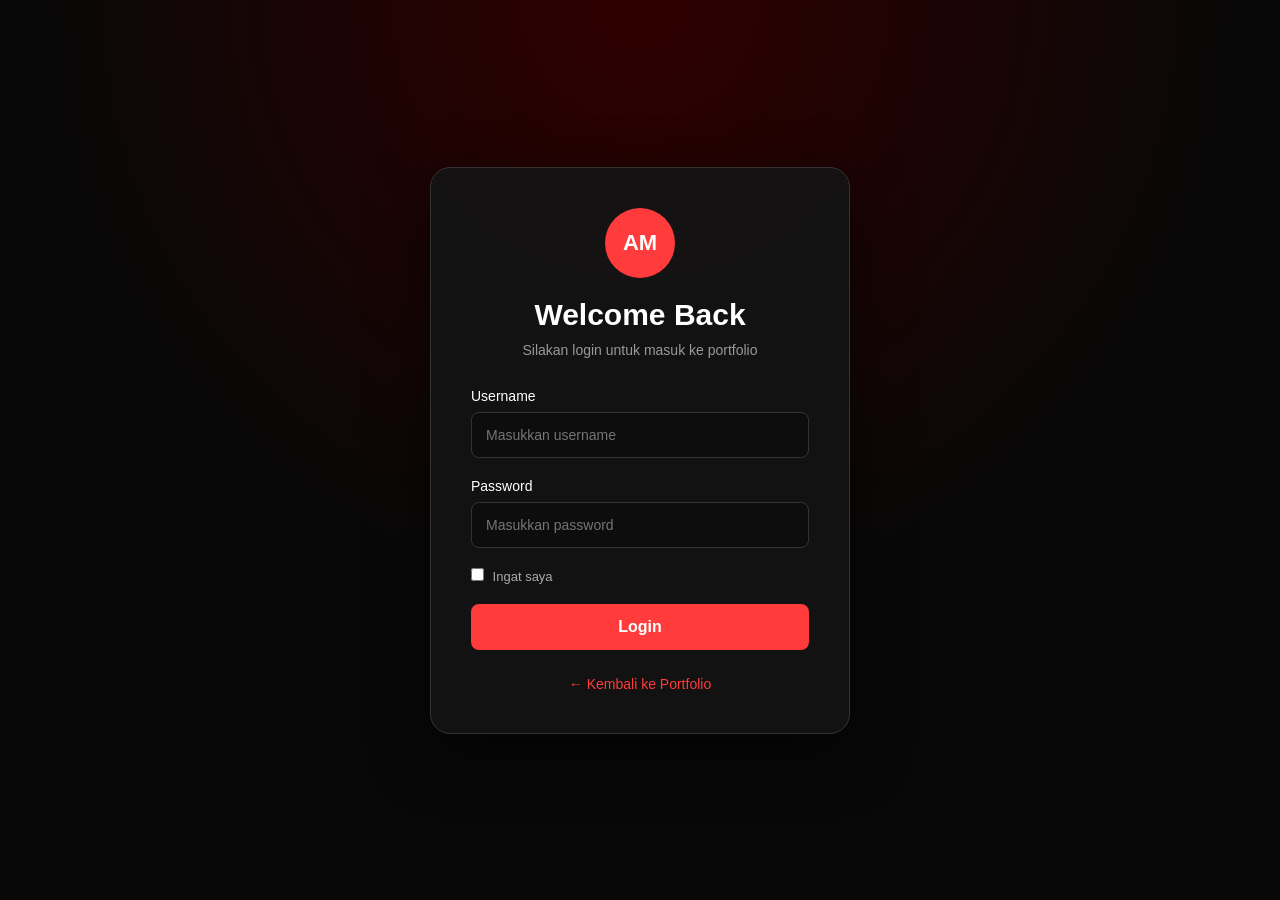
==== login.html @ 404a604d "Add files via upload" ====
<!DOCTYPE html>
<html lang="id">

<head>
    <meta charset="UTF-8">
    <meta name="viewport" content="width=device-width, initial-scale=1.0">

    <title>Login | Ahmad Mansyur</title>

    <link rel="stylesheet" href="login.css">
</head>

<body>

    <div class="login-container">

        <div class="login-box">

            <div class="logo">
                AM
            </div>

            <h1>Welcome Back</h1>

            <p class="subtitle">
                Silakan login untuk masuk ke portfolio
            </p>


            <form id="loginForm">

                <div class="input-group">

                    <label>Username</label>

                    <input
                        type="text"
                        id="username"
                        placeholder="Masukkan username"
                        required
                    >

                </div>


                <div class="input-group">

                    <label>Password</label>

                    <input
                        type="password"
                        id="password"
                        placeholder="Masukkan password"
                        required
                    >

                </div>


                <div class="remember">

                    <label>
                        <input type="checkbox" id="remember">
                        Ingat saya
                    </label>

                </div>


                <button type="submit">
                    Login
                </button>


                <p id="message"></p>

            </form>


            <div class="back">

                <a href="index.html">
                    ← Kembali ke Portfolio
                </a>

            </div>

        </div>

    </div>


    <script src="login.js"></script>

</body>

</html>
---- login.css ----
* {
    margin: 0;
    padding: 0;
    box-sizing: border-box;
}

body {
    font-family: Arial, sans-serif;

    min-height: 100vh;

    display: flex;
    justify-content: center;
    align-items: center;

    background:
        radial-gradient(circle at top, #300000, #080808 55%);
}


/* CONTAINER */

.login-container {
    width: 100%;
    padding: 20px;
}


/* LOGIN BOX */

.login-box {
    max-width: 420px;
    margin: auto;

    padding: 40px;

    background: rgba(20, 20, 20, 0.95);

    border: 1px solid #333;

    border-radius: 20px;

    box-shadow:
        0 20px 60px rgba(0, 0, 0, 0.6);

    color: white;
}


/* LOGO */

.logo {
    width: 70px;
    height: 70px;

    margin: 0 auto 20px;

    display: flex;
    align-items: center;
    justify-content: center;

    border-radius: 50%;

    background: #ff3b3b;

    font-size: 22px;
    font-weight: bold;
}


/* TITLE */

h1 {
    text-align: center;
    font-size: 30px;
}

.subtitle {
    text-align: center;

    margin-top: 10px;
    margin-bottom: 30px;

    color: #999;
    font-size: 14px;
}


/* INPUT */

.input-group {
    margin-bottom: 20px;
}

.input-group label {
    display: block;

    margin-bottom: 8px;

    font-size: 14px;
}

.input-group input {
    width: 100%;

    padding: 14px;

    border-radius: 8px;

    border: 1px solid #333;

    outline: none;

    background: #0d0d0d;

    color: white;

    font-size: 14px;
}

.input-group input:focus {
    border-color: #ff3b3b;
}


/* REMEMBER */

.remember {
    margin-bottom: 20px;

    color: #aaa;

    font-size: 13px;
}

.remember input {
    margin-right: 5px;
}


/* BUTTON */

button {
    width: 100%;

    padding: 14px;

    border: none;

    border-radius: 8px;

    background: #ff3b3b;

    color: white;

    font-size: 16px;
    font-weight: bold;

    cursor: pointer;

    transition: 0.3s;
}

button:hover {
    background: #d92828;

    transform: translateY(-2px);
}


/* MESSAGE */

#message {
    text-align: center;

    margin-top: 15px;

    font-size: 14px;
}


/* BACK */

.back {
    text-align: center;

    margin-top: 25px;
}

.back a {
    color: #ff3b3b;

    text-decoration: none;

    font-size: 14px;
}

.back a:hover {
    text-decoration: underline;
}


/* MOBILE */

@media (max-width: 500px) {

    .login-box {
        padding: 30px 20px;
    }

    h1 {
        font-size: 26px;
    }

}
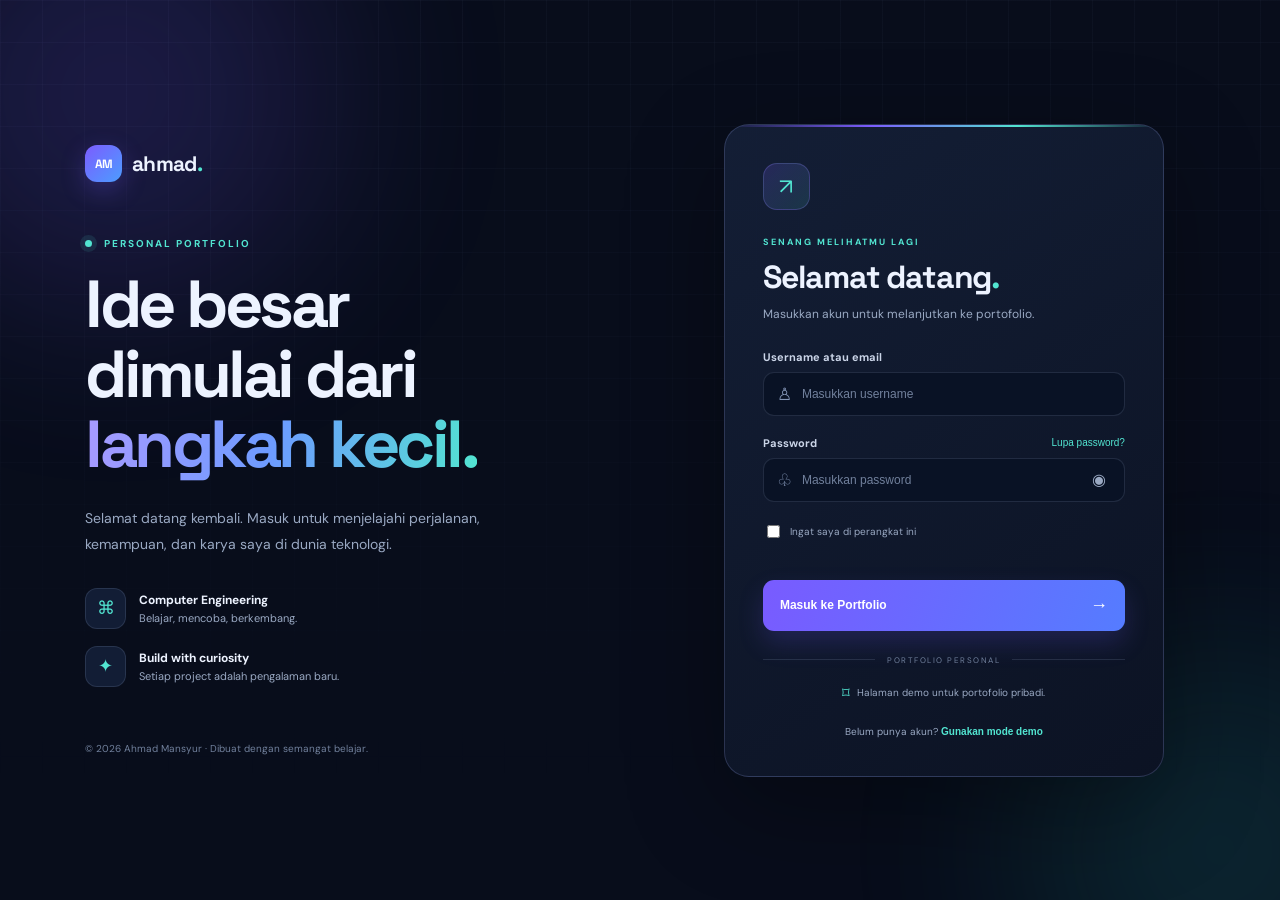
==== commit 6c2ddffa: "Add files via upload" ====
--- a/login.html
+++ b/login.html
@@ -1,97 +1,74 @@
 <!DOCTYPE html>
 <html lang="id">
+<head>
+  <meta charset="UTF-8">
+  <meta name="viewport" content="width=device-width, initial-scale=1.0">
+  <meta name="theme-color" content="#080d1b">
+  <title>Login | Ahmad Mansyur</title>
+  <link rel="preconnect" href="https://fonts.googleapis.com">
+  <link rel="preconnect" href="https://fonts.gstatic.com" crossorigin>
+  <link href="https://fonts.googleapis.com/css2?family=DM+Sans:wght@400;500;600;700&family=Space+Grotesk:wght@400;500;600;700&display=swap" rel="stylesheet">
+  <link rel="stylesheet" href="login.css">
+</head>
+<body>
+  <div class="background-grid"></div>
+  <div class="glow glow-left"></div>
+  <div class="glow glow-right"></div>
+  <main class="login-layout">
+    <section class="welcome-panel">
+      <a class="brand" href="login.html"><span class="brand-mark">AM</span><span>ahmad<span class="dot">.</span></span></a>
+      <div class="welcome-copy">
+        <p class="eyebrow"><span class="live-dot"></span> PERSONAL PORTFOLIO</p>
+        <h1>Ide besar<br>dimulai dari<br><span>langkah kecil.</span></h1>
+        <p class="welcome-description">Selamat datang kembali. Masuk untuk menjelajahi perjalanan, kemampuan, dan karya saya di dunia teknologi.</p>
+        <div class="welcome-points">
+          <div><span class="point-icon">⌘</span><span><b>Computer Engineering</b><small>Belajar, mencoba, berkembang.</small></span></div>
+          <div><span class="point-icon">✦</span><span><b>Build with curiosity</b><small>Setiap project adalah pengalaman baru.</small></span></div>
+        </div>
+      </div>
+      <p class="welcome-footer">© <span id="year"></span> Ahmad Mansyur · Dibuat dengan semangat belajar.</p>
+    </section>
 
-<head>
-    <meta charset="UTF-8">
-    <meta name="viewport" content="width=device-width, initial-scale=1.0">
-
-    <title>Login | Ahmad Mansyur</title>
-
-    <link rel="stylesheet" href="login.css">
-</head>
-
-<body>
-
-    <div class="login-container">
-
-        <div class="login-box">
-
-            <div class="logo">
-                AM
-            </div>
-
-            <h1>Welcome Back</h1>
-
-            <p class="subtitle">
-                Silakan login untuk masuk ke portfolio
-            </p>
-
-
-            <form id="loginForm">
-
-                <div class="input-group">
-
-                    <label>Username</label>
-
-                    <input
-                        type="text"
-                        id="username"
-                        placeholder="Masukkan username"
-                        required
-                    >
-
-                </div>
-
-
-                <div class="input-group">
-
-                    <label>Password</label>
-
-                    <input
-                        type="password"
-                        id="password"
-                        placeholder="Masukkan password"
-                        required
-                    >
-
-                </div>
-
-
-                <div class="remember">
-
-                    <label>
-                        <input type="checkbox" id="remember">
-                        Ingat saya
-                    </label>
-
-                </div>
-
-
-                <button type="submit">
-                    Login
-                </button>
-
-
-                <p id="message"></p>
-
-            </form>
-
-
-            <div class="back">
-
-                <a href="index.html">
-                    ← Kembali ke Portfolio
-                </a>
-
-            </div>
-
+    <section class="form-panel">
+      <div class="login-card">
+        <div class="mobile-brand"><span class="brand-mark">AM</span><span>ahmad<span class="dot">.</span></span></div>
+        <div class="form-heading">
+          <div class="form-icon">↗</div>
+          <p class="eyebrow">SENANG MELIHATMU LAGI</p>
+          <h2>Selamat datang<span>.</span></h2>
+          <p>Masukkan akun untuk melanjutkan ke portofolio.</p>
         </div>
 
-    </div>
+        <form id="loginForm" novalidate>
+          <label for="username">Username atau email</label>
+          <div class="input-wrap">
+            <span class="input-icon">♙</span>
+            <input id="username" name="username" type="text" placeholder="Masukkan username" autocomplete="username" required>
+          </div>
 
+          <div class="password-label">
+            <label for="password">Password</label>
+            <button class="forgot-link" type="button" id="forgotBtn">Lupa password?</button>
+          </div>
+          <div class="input-wrap">
+            <span class="input-icon">♧</span>
+            <input id="password" name="password" type="password" placeholder="Masukkan password" autocomplete="current-password" required>
+            <button class="show-password" type="button" id="togglePassword" aria-label="Tampilkan password">◉</button>
+          </div>
+          <div class="form-options">
+            <label class="remember"><input type="checkbox" id="remember"> <span>Ingat saya di perangkat ini</span></label>
+          </div>
 
-    <script src="login.js"></script>
+          <p class="message" id="message" role="status" aria-live="polite"></p>
+          <button class="submit-btn" type="submit"><span>Masuk ke Portfolio</span><b>→</b></button>
+        </form>
 
+        <div class="divider"><span>PORTFOLIO PERSONAL</span></div>
+        <p class="security-note"><span>⌑</span> Halaman demo untuk portofolio pribadi.</p>
+        <p class="demo-note">Belum punya akun? <button type="button" id="demoBtn">Gunakan mode demo</button></p>
+      </div>
+    </section>
+  </main>
+  <script src="login.js"></script>
 </body>
-
-</html>+</html>
--- a/login.css
+++ b/login.css
@@ -1,215 +1,4 @@
-* {
-    margin: 0;
-    padding: 0;
-    box-sizing: border-box;
-}
-
-body {
-    font-family: Arial, sans-serif;
-
-    min-height: 100vh;
-
-    display: flex;
-    justify-content: center;
-    align-items: center;
-
-    background:
-        radial-gradient(circle at top, #300000, #080808 55%);
-}
-
-
-/* CONTAINER */
-
-.login-container {
-    width: 100%;
-    padding: 20px;
-}
-
-
-/* LOGIN BOX */
-
-.login-box {
-    max-width: 420px;
-    margin: auto;
-
-    padding: 40px;
-
-    background: rgba(20, 20, 20, 0.95);
-
-    border: 1px solid #333;
-
-    border-radius: 20px;
-
-    box-shadow:
-        0 20px 60px rgba(0, 0, 0, 0.6);
-
-    color: white;
-}
-
-
-/* LOGO */
-
-.logo {
-    width: 70px;
-    height: 70px;
-
-    margin: 0 auto 20px;
-
-    display: flex;
-    align-items: center;
-    justify-content: center;
-
-    border-radius: 50%;
-
-    background: #ff3b3b;
-
-    font-size: 22px;
-    font-weight: bold;
-}
-
-
-/* TITLE */
-
-h1 {
-    text-align: center;
-    font-size: 30px;
-}
-
-.subtitle {
-    text-align: center;
-
-    margin-top: 10px;
-    margin-bottom: 30px;
-
-    color: #999;
-    font-size: 14px;
-}
-
-
-/* INPUT */
-
-.input-group {
-    margin-bottom: 20px;
-}
-
-.input-group label {
-    display: block;
-
-    margin-bottom: 8px;
-
-    font-size: 14px;
-}
-
-.input-group input {
-    width: 100%;
-
-    padding: 14px;
-
-    border-radius: 8px;
-
-    border: 1px solid #333;
-
-    outline: none;
-
-    background: #0d0d0d;
-
-    color: white;
-
-    font-size: 14px;
-}
-
-.input-group input:focus {
-    border-color: #ff3b3b;
-}
-
-
-/* REMEMBER */
-
-.remember {
-    margin-bottom: 20px;
-
-    color: #aaa;
-
-    font-size: 13px;
-}
-
-.remember input {
-    margin-right: 5px;
-}
-
-
-/* BUTTON */
-
-button {
-    width: 100%;
-
-    padding: 14px;
-
-    border: none;
-
-    border-radius: 8px;
-
-    background: #ff3b3b;
-
-    color: white;
-
-    font-size: 16px;
-    font-weight: bold;
-
-    cursor: pointer;
-
-    transition: 0.3s;
-}
-
-button:hover {
-    background: #d92828;
-
-    transform: translateY(-2px);
-}
-
-
-/* MESSAGE */
-
-#message {
-    text-align: center;
-
-    margin-top: 15px;
-
-    font-size: 14px;
-}
-
-
-/* BACK */
-
-.back {
-    text-align: center;
-
-    margin-top: 25px;
-}
-
-.back a {
-    color: #ff3b3b;
-
-    text-decoration: none;
-
-    font-size: 14px;
-}
-
-.back a:hover {
-    text-decoration: underline;
-}
-
-
-/* MOBILE */
-
-@media (max-width: 500px) {
-
-    .login-box {
-        padding: 30px 20px;
-    }
-
-    h1 {
-        font-size: 26px;
-    }
-
-}+*{box-sizing:border-box} :root{--bg:#080d1b;--panel:#101a30;--text:#edf3ff;--muted:#9aa9c3;--line:rgba(174,195,232,.14);--purple:#7c5cff;--cyan:#52e5d1;font-family:'DM Sans',sans-serif}html,body{margin:0;min-height:100%;background:var(--bg);color:var(--text)}body{min-height:100vh;overflow-x:hidden;position:relative}.background-grid{position:fixed;inset:0;pointer-events:none;background-image:linear-gradient(rgba(138,155,205,.045) 1px,transparent 1px),linear-gradient(90deg,rgba(138,155,205,.045) 1px,transparent 1px);background-size:42px 42px;mask-image:linear-gradient(to bottom,black,transparent 90%)}.glow{position:fixed;border-radius:50%;filter:blur(100px);opacity:.18;pointer-events:none}.glow-left{width:430px;height:430px;background:#775bff;top:-120px;left:-100px}.glow-right{width:400px;height:400px;background:#27d6c6;right:-140px;bottom:-150px;opacity:.12}.login-layout{position:relative;z-index:1;min-height:100vh;width:min(1200px,100%);margin:auto;padding:35px 45px;display:grid;grid-template-columns:1fr .9fr;gap:50px;align-items:center}.welcome-panel{min-height:640px;display:flex;flex-direction:column;justify-content:space-between;padding:15px 0}.brand{display:inline-flex;align-items:center;gap:10px;width:max-content;font-family:'Space Grotesk',sans-serif;font-size:21px;font-weight:700;letter-spacing:-.7px;text-decoration:none;color:var(--text)}.brand-mark{width:37px;height:37px;display:grid;place-items:center;border-radius:12px;background:linear-gradient(135deg,var(--purple),#4c9dff);color:#fff;font-size:12px;box-shadow:0 8px 25px #765cff45}.dot{color:var(--cyan)}.welcome-copy{max-width:500px;padding:55px 0}.eyebrow{font-size:10px;letter-spacing:2px;font-weight:700;color:var(--cyan);margin:0 0 20px}.live-dot{display:inline-block;width:7px;height:7px;border-radius:50%;background:var(--cyan);margin-right:8px;box-shadow:0 0 0 5px #52e5d11c}.welcome-copy h1{font-family:'Space Grotesk',sans-serif;font-size:clamp(46px,5.2vw,68px);letter-spacing:-3.5px;line-height:1.05;margin:0;font-weight:700}.welcome-copy h1 span{background:linear-gradient(100deg,#a99aff,#6d9bff 48%,var(--cyan));background-clip:text;-webkit-background-clip:text;color:transparent}.welcome-description{max-width:440px;color:var(--muted);font-size:14px;line-height:1.9;margin:25px 0 30px}.welcome-points{display:grid;gap:17px}.welcome-points>div{display:flex;align-items:center;gap:13px}.point-icon{width:41px;height:41px;display:grid;place-items:center;background:#121d35;border:1px solid var(--line);border-radius:12px;color:var(--cyan);font-size:18px}.welcome-points b,.welcome-points small{display:block}.welcome-points b{font-size:12px}.welcome-points small{font-size:11px;color:var(--muted);margin-top:3px}.welcome-footer{color:#71809c;font-size:10px;margin:0}.form-panel{display:grid;place-items:center}.login-card{width:100%;max-width:440px;padding:38px;background:linear-gradient(145deg,rgba(20,31,55,.97),rgba(12,19,36,.98));border:1px solid rgba(165,179,255,.2);border-radius:25px;box-shadow:0 30px 100px #0005;position:relative;overflow:hidden}.login-card:before{content:"";position:absolute;left:0;right:0;top:0;height:2px;background:linear-gradient(90deg,transparent,var(--purple),var(--cyan),transparent)}.mobile-brand{display:none}.form-icon{width:47px;height:47px;display:grid;place-items:center;border-radius:14px;background:linear-gradient(135deg,#7c5cff30,#52e5d120);border:1px solid #8e85ff40;color:var(--cyan);font-size:22px;margin-bottom:26px}.form-heading .eyebrow{margin-bottom:9px;font-size:9px}.form-heading h2{font-family:'Space Grotesk',sans-serif;font-size:32px;letter-spacing:-1.2px;margin:0}.form-heading h2 span{color:var(--cyan)}.form-heading>p:last-child{font-size:12px;color:var(--muted);margin:9px 0 28px}.login-card form>label,.password-label label{display:block;font-size:11px;font-weight:700;color:#cbd5e8;margin-bottom:8px}.input-wrap{display:flex;align-items:center;gap:10px;background:#091225;border:1px solid var(--line);border-radius:11px;padding:0 13px;margin-bottom:20px;transition:border-color .2s,box-shadow .2s}.input-wrap:focus-within{border-color:#8879ff;box-shadow:0 0 0 3px #8879ff1c}.input-icon{color:#8496b7;font-size:17px}.input-wrap input{width:100%;min-width:0;border:0;outline:0;background:transparent;color:var(--text);padding:14px 0;font-size:12px}.input-wrap input::placeholder{color:#71809c}.password-label{display:flex;align-items:center;justify-content:space-between}.forgot-link{border:0;background:transparent;color:var(--cyan);font-size:10px;cursor:pointer;padding:0 0 8px}.show-password{border:0;background:transparent;color:#9aa9c3;font-size:16px;cursor:pointer;padding:5px}.form-options{display:flex;justify-content:space-between;align-items:center;margin:0 0 14px}.remember{display:flex;align-items:center;gap:7px;font-size:10px;color:var(--muted);cursor:pointer}.remember input{accent-color:var(--purple)}.message{min-height:18px;margin:0 0 7px;color:#ff9aa9;font-size:11px;line-height:1.5}.message.success{color:var(--cyan)}.submit-btn{display:flex;align-items:center;justify-content:space-between;width:100%;border:0;border-radius:11px;padding:15px 17px;background:linear-gradient(110deg,#795bff,#557cff);color:white;font-size:12px;font-weight:700;cursor:pointer;box-shadow:0 12px 26px #705cff30;transition:transform .2s,box-shadow .2s}.submit-btn:hover{transform:translateY(-2px);box-shadow:0 16px 30px #705cff50}.submit-btn b{font-size:18px;font-weight:500}.divider{display:flex;align-items:center;gap:12px;margin:24px 0 18px;color:#71809c;font-size:8px;letter-spacing:1.5px}.divider:before,.divider:after{content:"";height:1px;flex:1;background:var(--line)}.security-note{text-align:center;color:var(--muted);font-size:10px;margin:0}.security-note span{color:var(--cyan);font-size:15px;vertical-align:middle;margin-right:4px}.demo-note{text-align:center;color:var(--muted);font-size:10px;margin:22px 0 0}.demo-note button{border:0;background:transparent;color:var(--cyan);font-weight:700;font-size:10px;cursor:pointer;padding:0}.demo-note button:hover,.forgot-link:hover{text-decoration:underline}
+@media(max-width:900px){.login-layout{grid-template-columns:.9fr 1fr;gap:25px;padding:28px}.welcome-copy h1{font-size:53px}.login-card{padding:30px}.welcome-panel{min-height:590px}}
+@media(max-width:680px){.login-layout{display:flex;flex-direction:column;justify-content:center;gap:20px;padding:24px 17px;min-height:100vh}.welcome-panel{display:none}.form-panel{width:100%}.login-card{max-width:430px;padding:29px 23px;border-radius:21px}.mobile-brand{display:flex;align-items:center;gap:10px;font-family:'Space Grotesk',sans-serif;font-size:20px;font-weight:700;margin-bottom:35px}.mobile-brand .brand-mark{width:34px;height:34px}.form-icon{margin-bottom:20px}.form-heading h2{font-size:29px}.glow-left{width:270px;height:270px;top:-90px;left:-100px}.glow-right{width:270px;height:270px;right:-130px;bottom:-80px}}
+@media(prefers-reduced-motion:reduce){*{transition:none!important}}
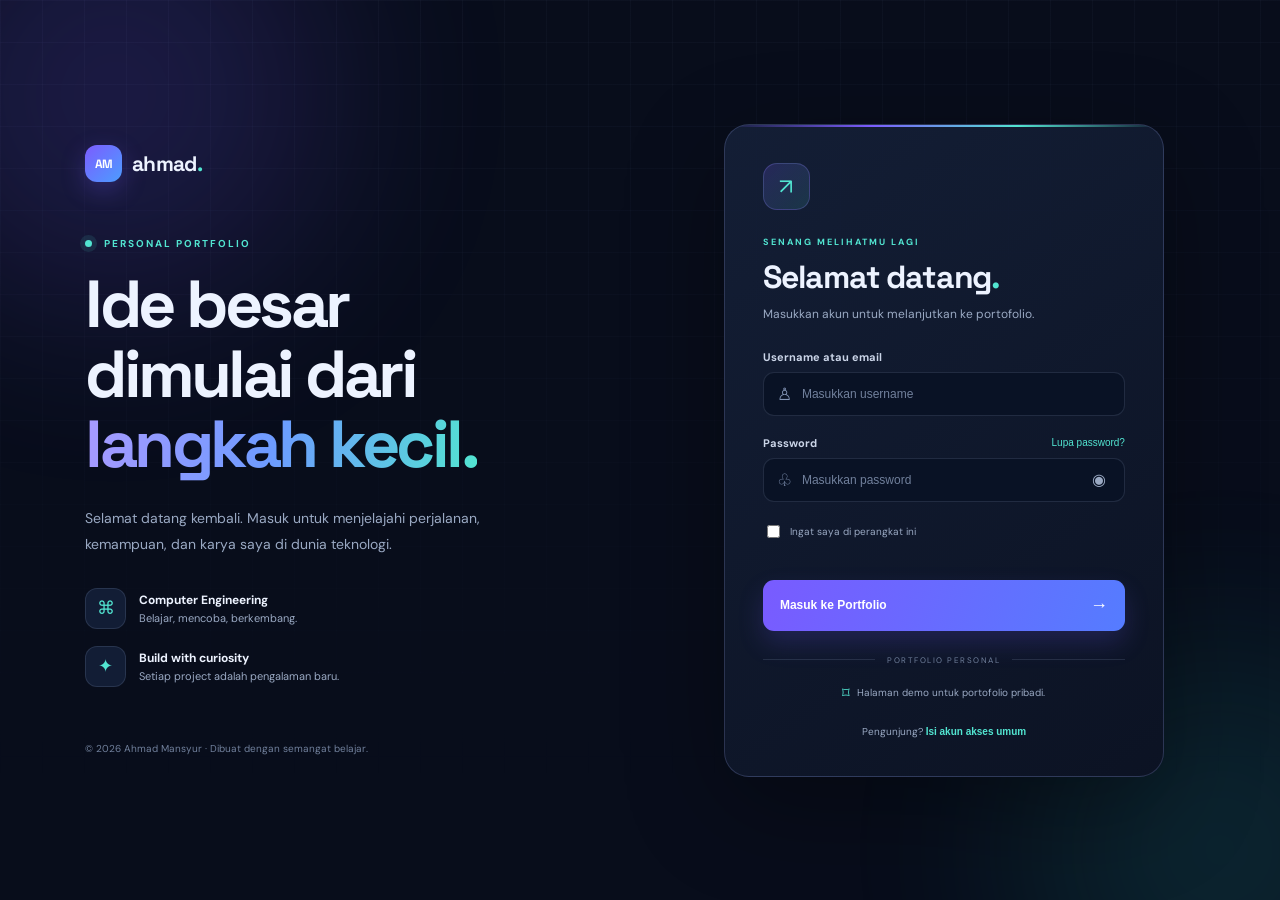
==== commit 7077e572: "Add files via upload" ====
--- a/login.html
+++ b/login.html
@@ -65,7 +65,7 @@
 
         <div class="divider"><span>PORTFOLIO PERSONAL</span></div>
         <p class="security-note"><span>⌑</span> Halaman demo untuk portofolio pribadi.</p>
-        <p class="demo-note">Belum punya akun? <button type="button" id="demoBtn">Gunakan mode demo</button></p>
+        <p class="demo-note">Pengunjung? <button type="button" id="demoBtn">Isi akun akses umum</button></p>
       </div>
     </section>
   </main>
